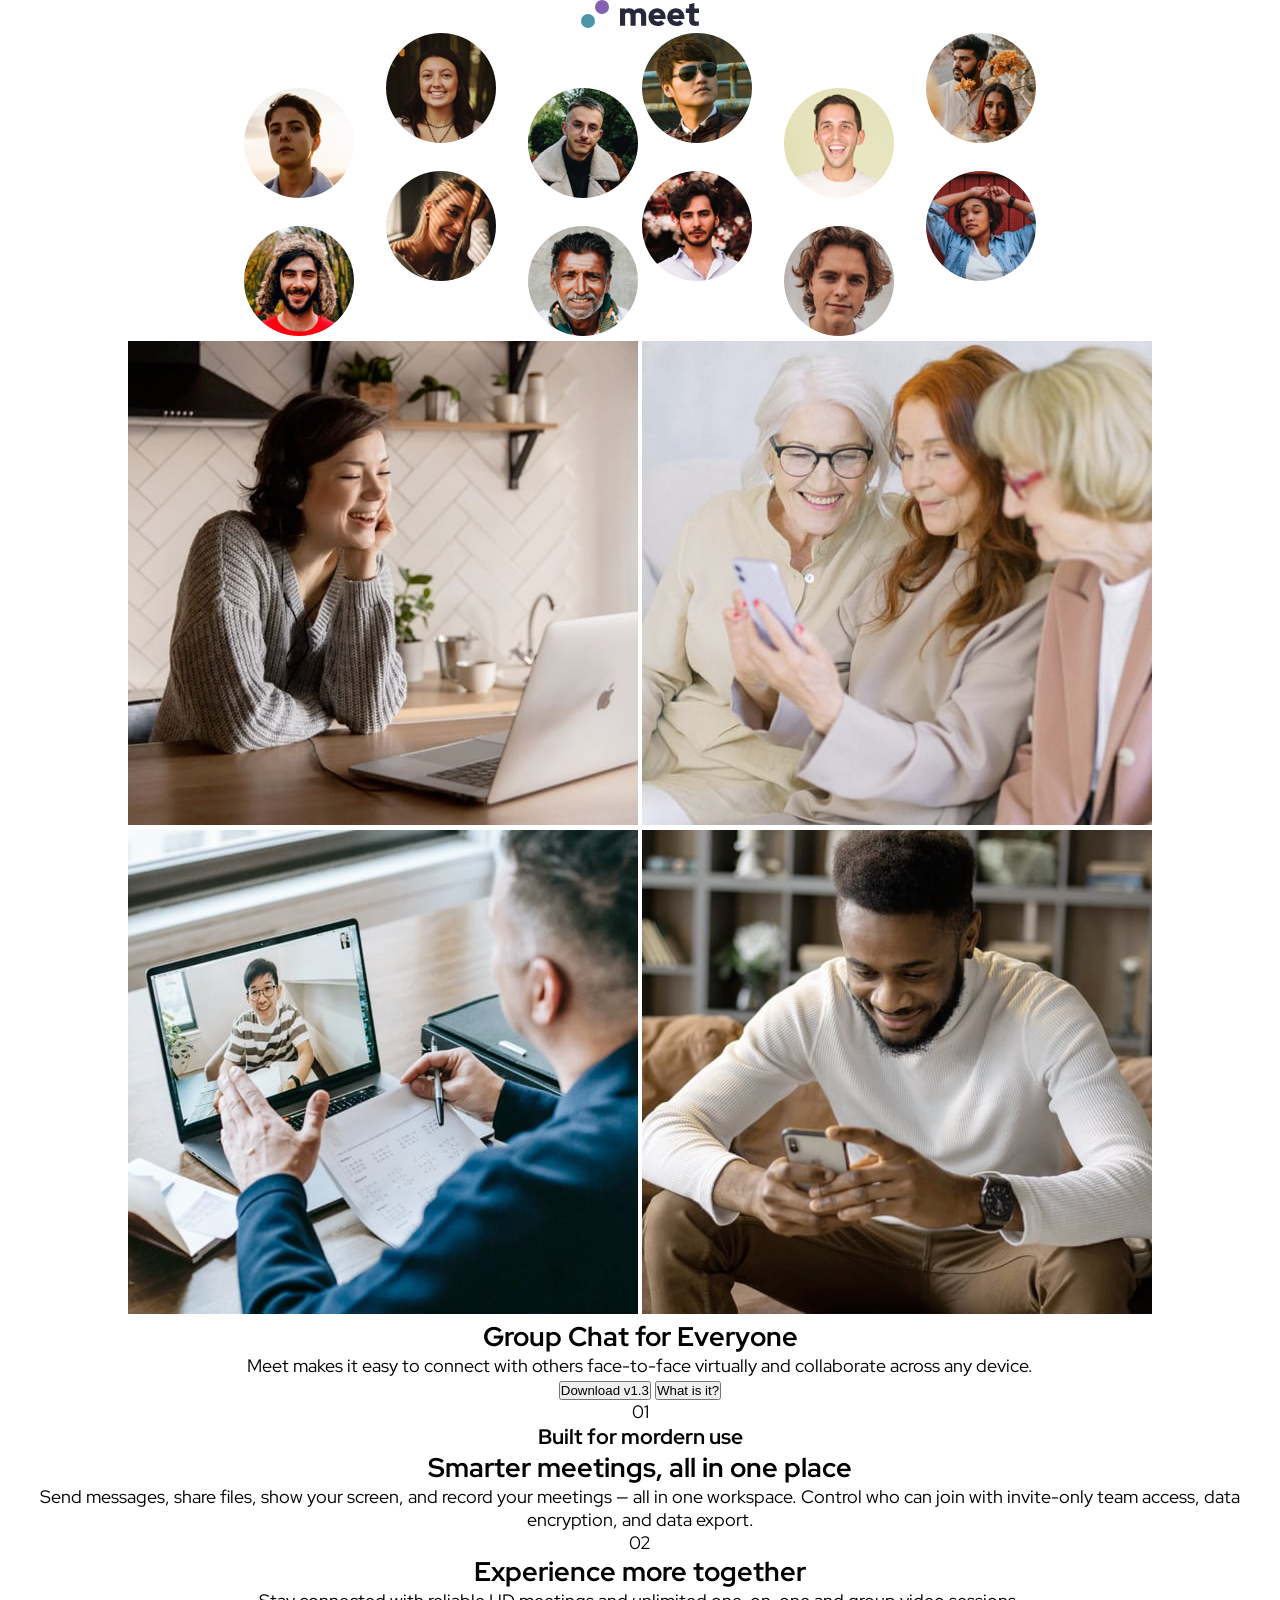
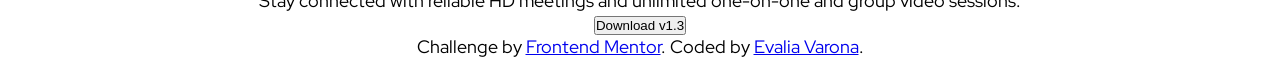
==== source/index.html @ 1f490a9c "Initial commit." ====
<!DOCTYPE html>
<html lang="en">
<head>
  <meta charset="UTF-8">
  <!-- displays site properly based on user's device -->
  <meta name="viewport" content="width=device-width, initial-scale=1.0">
  <!-- favicon -->
  <link rel="icon" type="image/png" sizes="32x32" href="./assets/favicon-32x32.png">
  <!-- typography -->
  <link rel="preconnect" href="https://fonts.googleapis.com">
  <link rel="preconnect" href="https://fonts.gstatic.com" crossorigin>
  <link href="https://fonts.googleapis.com/css2?family=Red+Hat+Display:wght@500;900&display=swap" rel="stylesheet">
  <!-- styles -->
  <link rel="stylesheet" href="styles.css">
  <title>Frontend Mentor | Meet landing page</title>
</head>
<body>
  <header>
    <img src="assets/logo.svg" alt="Meet Logo">
  </header>
  <main>
    <div class="hero-img">
      <img src="assets/desktop/image-hero-left.png" alt="Hero Image Left">
      <img src="assets/desktop/image-hero-right.png" alt="Hero Image Right">
    </div>
    <section class="section-01">
      <div class="section-01-imgs">
        <img src="assets/desktop/image-woman-in-videocall.jpg" alt="">
        <img src="assets/desktop/image-women-videochatting.jpg" alt="">
        <img src="assets/desktop/image-men-in-meeting.jpg" alt="">
        <img src="assets/desktop/image-man-texting.jpg" alt="">
      </div>
      <div class="section-01-txt">
        <h1>Group Chat for Everyone</h1>
        <p>Meet makes it easy to connect with others face-to-face virtually and collaborate across any device.</p>
      </div>
      <div>
        <button>Download v1.3</button>
        <button>What is it?</button>
      </div>
    </section>
    <section class="section-02">
      <div>01</div>
      <div class="section-02-txt">
        <h3>Built for mordern use</h3>
        <h2>Smarter meetings, all in one place</h2>
        <p>Send messages, share files, show your screen, and record your meetings — all in one workspace. Control who can join with invite-only team access, data encryption, and data export.</p>
      </div>
    </section>
    <section class="section-03">
      <div>02</div>
      <div class="section-03-txt">
        <h2>Experience more together</h2>
        <p>Stay connected with reliable HD meetings and unlimited one-on-one and group video sessions.</p>
      </div>
      <button>Download v1.3</button>
    </section>
  </main>
  <footer>
    <p class="attribution">
      Challenge by <a href="https://www.frontendmentor.io?ref=challenge" target="_blank">Frontend Mentor</a>. 
      Coded by <a href="#">Evalia Varona</a>.
    </p>
  </footer>
</body>
</html>
---- source/styles.css ----
/* ------------------------------ Mobile First Design ------------------------------ */

/* -------------------- 
    Variables
---------------------*/
:root {
    /* Primary colors */
    --clr-prim-1: hsl(192, 37%, 48%);
    --clr-prim-2: hsl(268, 34%, 53%);
    --clr-prim-3: hsl(240, 21%, 20%);
    --clr-prim-4: hsl(240, 10%, 57%);

    /* Secondary colors */
    --clr-sec-1: hsl(192, 90%, 77%);
    --clr-sec-2: hsl(268,100%,86%);
    --clr-sec-3: hsl(0, 0%, 98%);

    /* Fonts */
    --main-font: 'Red Hat Display', sans-serif;
}

/* -------------------- 
    Global Styles
---------------------*/
*, ::before, ::after {
    margin: 0;
    padding: 0;
    box-sizing: border-box;
}
body {
    font-family: var(--main-font);
    font-size: 18px;
    text-align: center;
}
/* -------------------- 
    Class Styles
---------------------*/
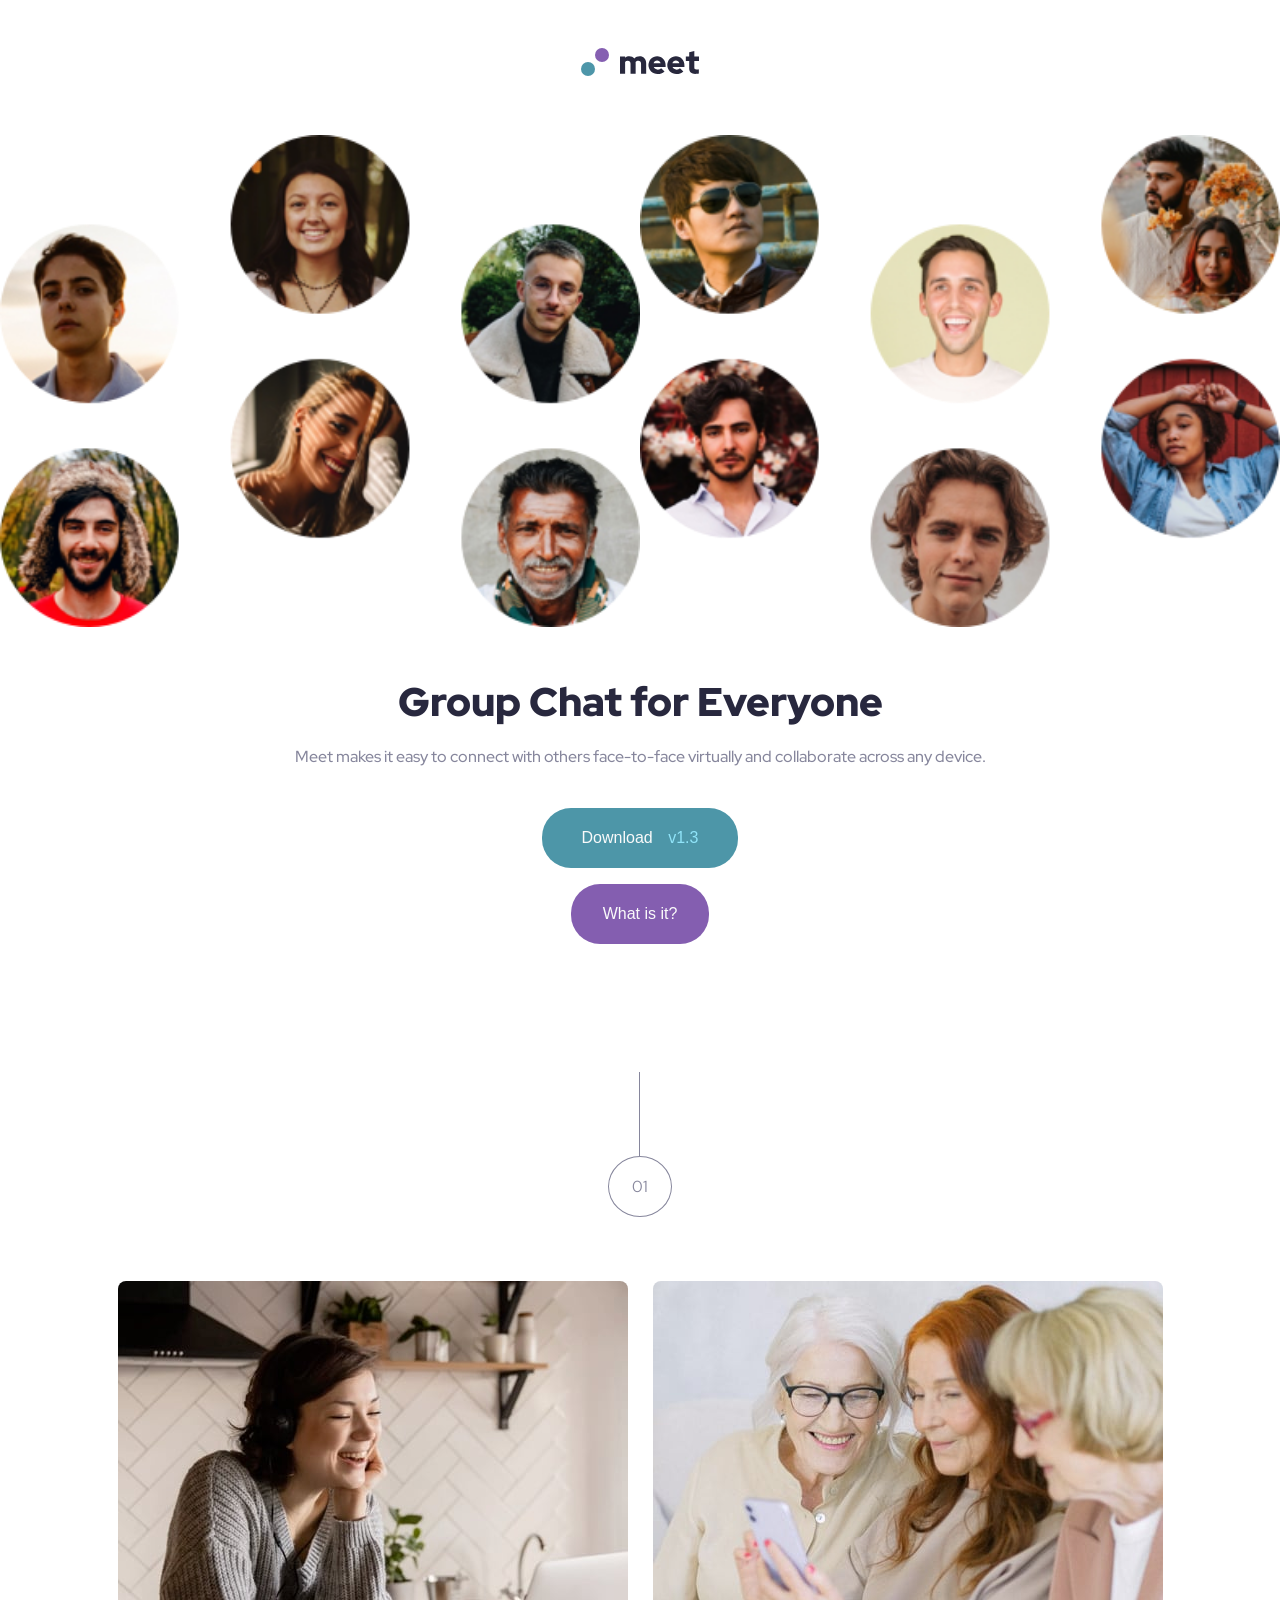
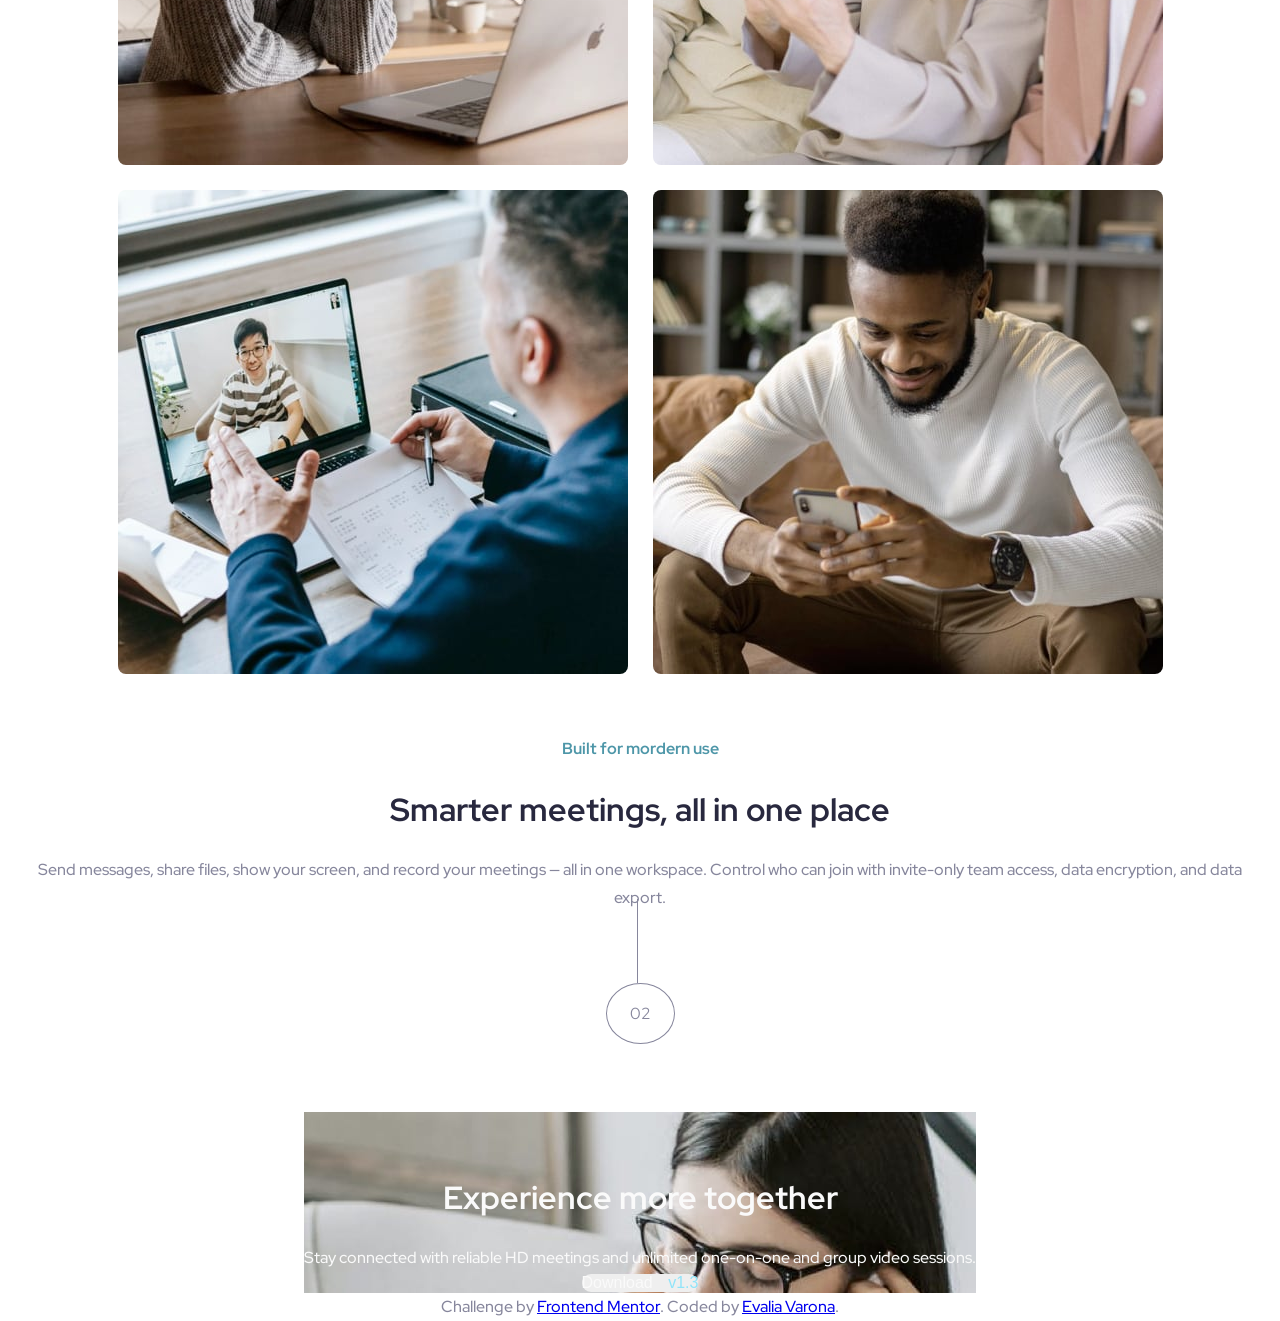
==== commit e0628f8f: "Update HTML and CSS for mobile-first design." ====
--- a/source/index.html
+++ b/source/index.html
@@ -19,28 +19,31 @@
     <img src="assets/logo.svg" alt="Meet Logo">
   </header>
   <main>
-    <div class="hero-img">
-      <img src="assets/desktop/image-hero-left.png" alt="Hero Image Left">
-      <img src="assets/desktop/image-hero-right.png" alt="Hero Image Right">
+    <div class="hero-imgs">
+      <img src="assets/desktop/image-hero-left.png" alt="Hero Image Left" class="hero-img-left">
+      <img src="assets/desktop/image-hero-right.png" alt="Hero Image Right" class="hero-img-right">
     </div>
     <section class="section-01">
-      <div class="section-01-imgs">
-        <img src="assets/desktop/image-woman-in-videocall.jpg" alt="">
-        <img src="assets/desktop/image-women-videochatting.jpg" alt="">
-        <img src="assets/desktop/image-men-in-meeting.jpg" alt="">
-        <img src="assets/desktop/image-man-texting.jpg" alt="">
-      </div>
       <div class="section-01-txt">
         <h1>Group Chat for Everyone</h1>
         <p>Meet makes it easy to connect with others face-to-face virtually and collaborate across any device.</p>
       </div>
-      <div>
-        <button>Download v1.3</button>
+      <div class="buttons">
+        <button>Download <span>v1.3</span></button>
         <button>What is it?</button>
       </div>
     </section>
     <section class="section-02">
-      <div>01</div>
+      <div class="transition-img">
+        <div class="line"></div>
+        <div class="num">01</div>
+      </div>
+      <div class="section-02-imgs">
+        <img class="img-1" src="assets/desktop/image-woman-in-videocall.jpg" alt="">
+        <img class="img-2" src="assets/desktop/image-women-videochatting.jpg" alt="">
+        <img class="img-3" src="assets/desktop/image-men-in-meeting.jpg" alt="">
+        <img class="img-4" src="assets/desktop/image-man-texting.jpg" alt="">
+      </div>
       <div class="section-02-txt">
         <h3>Built for mordern use</h3>
         <h2>Smarter meetings, all in one place</h2>
@@ -48,12 +51,15 @@
       </div>
     </section>
     <section class="section-03">
-      <div>02</div>
+      <div class="float-img">
+        <div class="line"></div>
+        <div class="num">02</div>
+      </div>
       <div class="section-03-txt">
         <h2>Experience more together</h2>
         <p>Stay connected with reliable HD meetings and unlimited one-on-one and group video sessions.</p>
+        <button>Download <span>v1.3</span></button>
       </div>
-      <button>Download v1.3</button>
     </section>
   </main>
   <footer>
--- a/source/styles.css
+++ b/source/styles.css
@@ -29,9 +29,151 @@
 }
 body {
     font-family: var(--main-font);
-    font-size: 18px;
+    font-size: 16px;
     text-align: center;
 }
+header {
+    margin: 48px auto 54px auto;
+}
+h1 {
+    font-weight: 900;
+    font-size: 40px;
+    margin-bottom: 15px;
+    color: var(--clr-prim-3);
+}
+h2 {
+    font-size: 2rem;
+    margin-bottom: 25px;
+    color: var(--clr-prim-3);
+}
+h3 {
+    color: var(--clr-prim-1);
+    font-size: 1rem;
+    margin-bottom: 29px;
+}
+p {
+    font-weight: 500;
+    line-height: 1.75;
+    color: var(--clr-prim-4);
+}
+button {
+    color: var(--clr-sec-3);
+    border: none;
+    border-radius: 29px;
+    font-size: 16px;
+}
+button span {
+    color: var(--clr-sec-1);
+    margin-left: 11px;
+}
+
 /* -------------------- 
     Class Styles
----------------------*/+---------------------*/
+
+/* hero imgs */
+.hero-imgs {
+    display: flex;
+    justify-content: center;
+    align-items: center;
+}
+.hero-imgs img {
+    width: 56%
+}
+
+/* section-01 */
+.section-01 {
+    margin: 48px 24px 64px 24px;
+}
+.section-01-txt {
+    margin-bottom: 37px;
+}
+.buttons {
+    display: flex;
+    flex-direction: column;
+    justify-content: center;
+    align-items: center;
+}
+.buttons button:first-child {
+    background-color: var(--clr-prim-1);
+    margin-bottom: 16px;
+    padding: 21px 40px;
+}
+.buttons button:last-child {
+    background-color: var(--clr-prim-2);
+    padding: 21px 32px;
+}
+
+/* section-02 */
+.section-02 {
+    display: flex;
+    flex-direction: column;
+    justify-content: center;
+    align-items: center;
+    margin-left: 24px;
+    margin-right: 24px;
+}
+.transition-img {
+    margin-top: 64px;
+    margin-bottom: 64px;
+}
+.line {
+    height: 84px;
+    border-left: solid 1px var(--clr-prim-4);
+    margin-left: 31px;
+}
+.num {
+    border: solid 1px var(--clr-prim-4);
+    border-radius: 50%;
+    padding: 19px 23px;
+    color: var(--clr-prim-4);
+}
+.section-02-imgs {
+    display: grid;
+    grid-template-columns: 1fr 1fr;
+    grid-template-rows: 1fr 1fr;
+    column-gap: 25px;
+    row-gap: 25px;
+    grid-template-areas: 
+        "ltop rtop"
+        "lbot rbot";
+    margin-bottom: 64px;
+}
+.section-02-imgs img {
+    width: 100%;
+    border-radius: 8px;
+}
+.img-1 {
+    grid-area: ltop;
+}
+.img-2 {
+    grid-area: rtop;
+}
+.img-3 {
+    grid-area: lbot;
+}
+.img-4 {
+    grid-area: rbot;
+}
+.section-03 {
+    display: flex;
+    flex-direction: column;
+    justify-content: center;
+    align-items: center;
+    margin-left: 24px;
+    margin-right: 24px;
+    position: relative;
+    margin-top: 200px;
+}
+.float-img {
+    position: absolute;
+    bottom: 249px;
+}
+.section-03-txt {
+    padding-top: 64px;
+    background-image: url(assets/mobile/image-footer.jpg);
+}
+.section-03-txt h2,
+.section-03-txt p {
+    color: var(--clr-sec-3);
+}
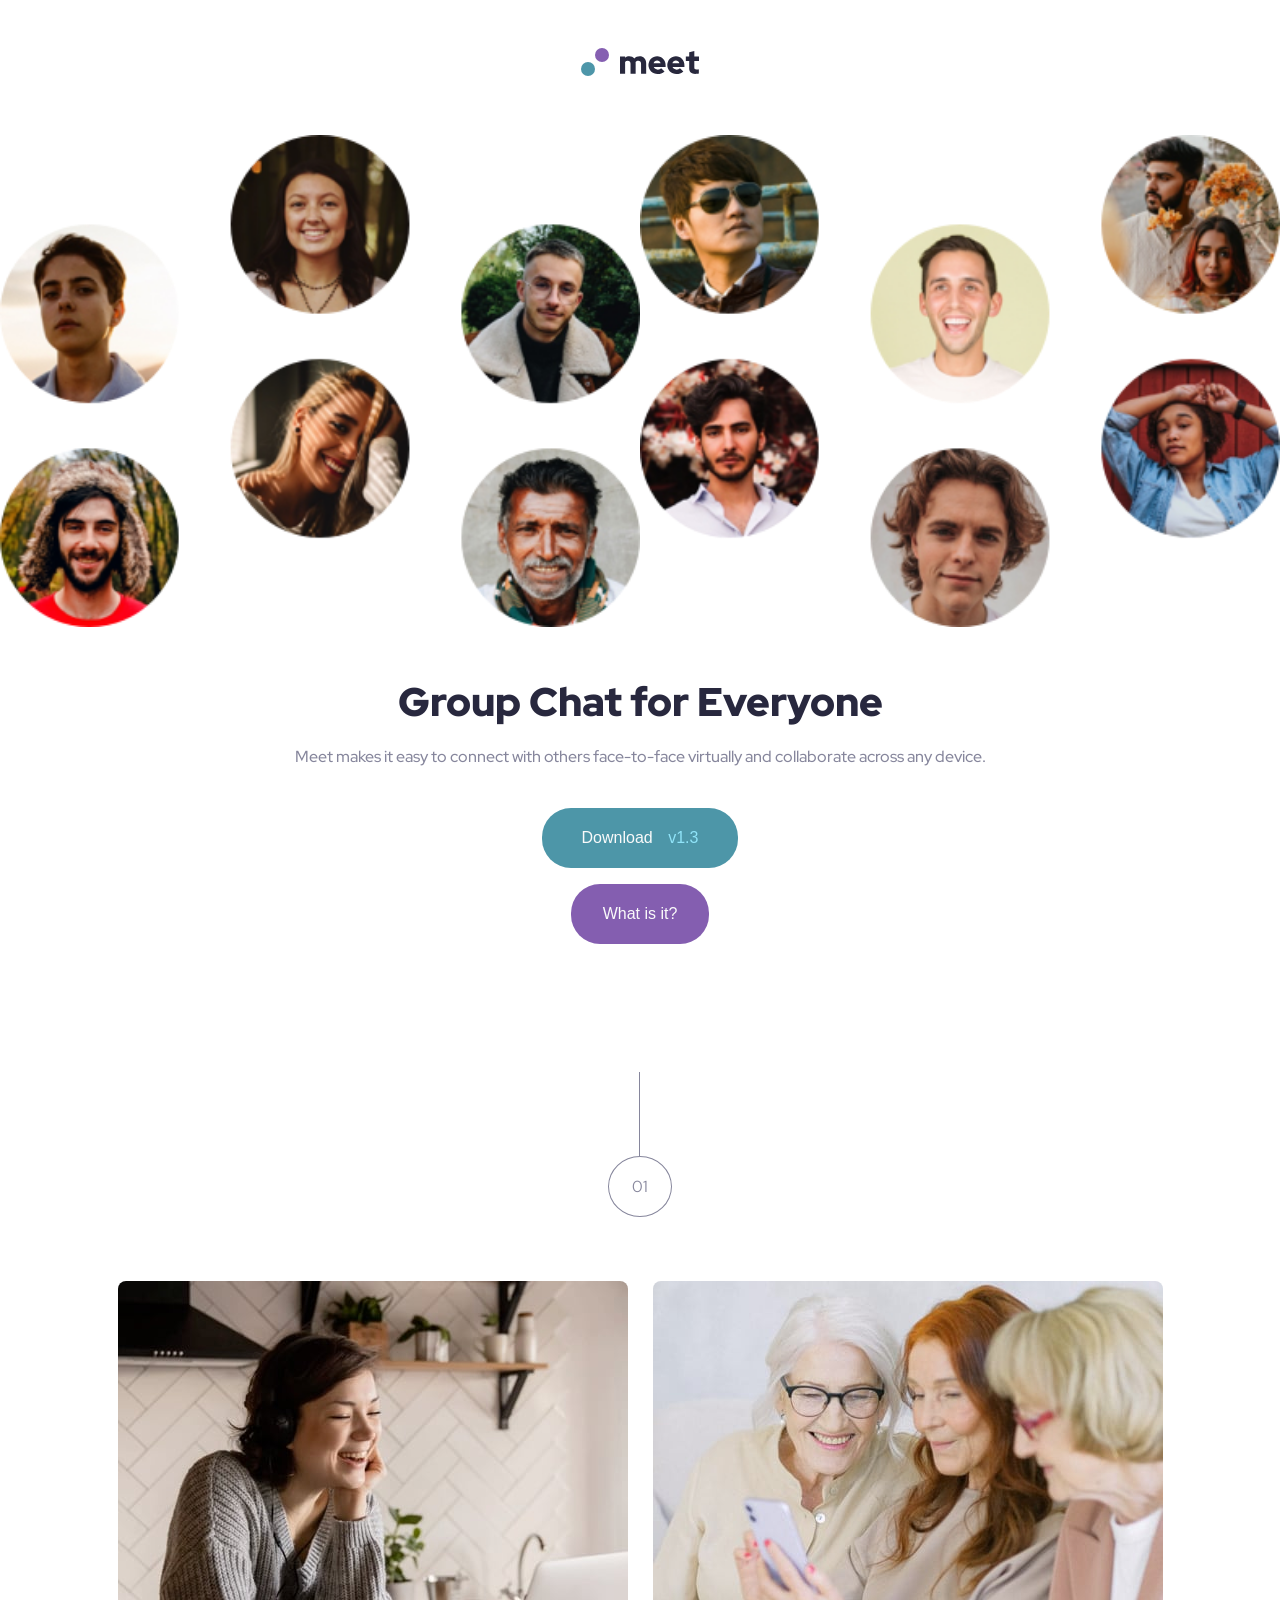
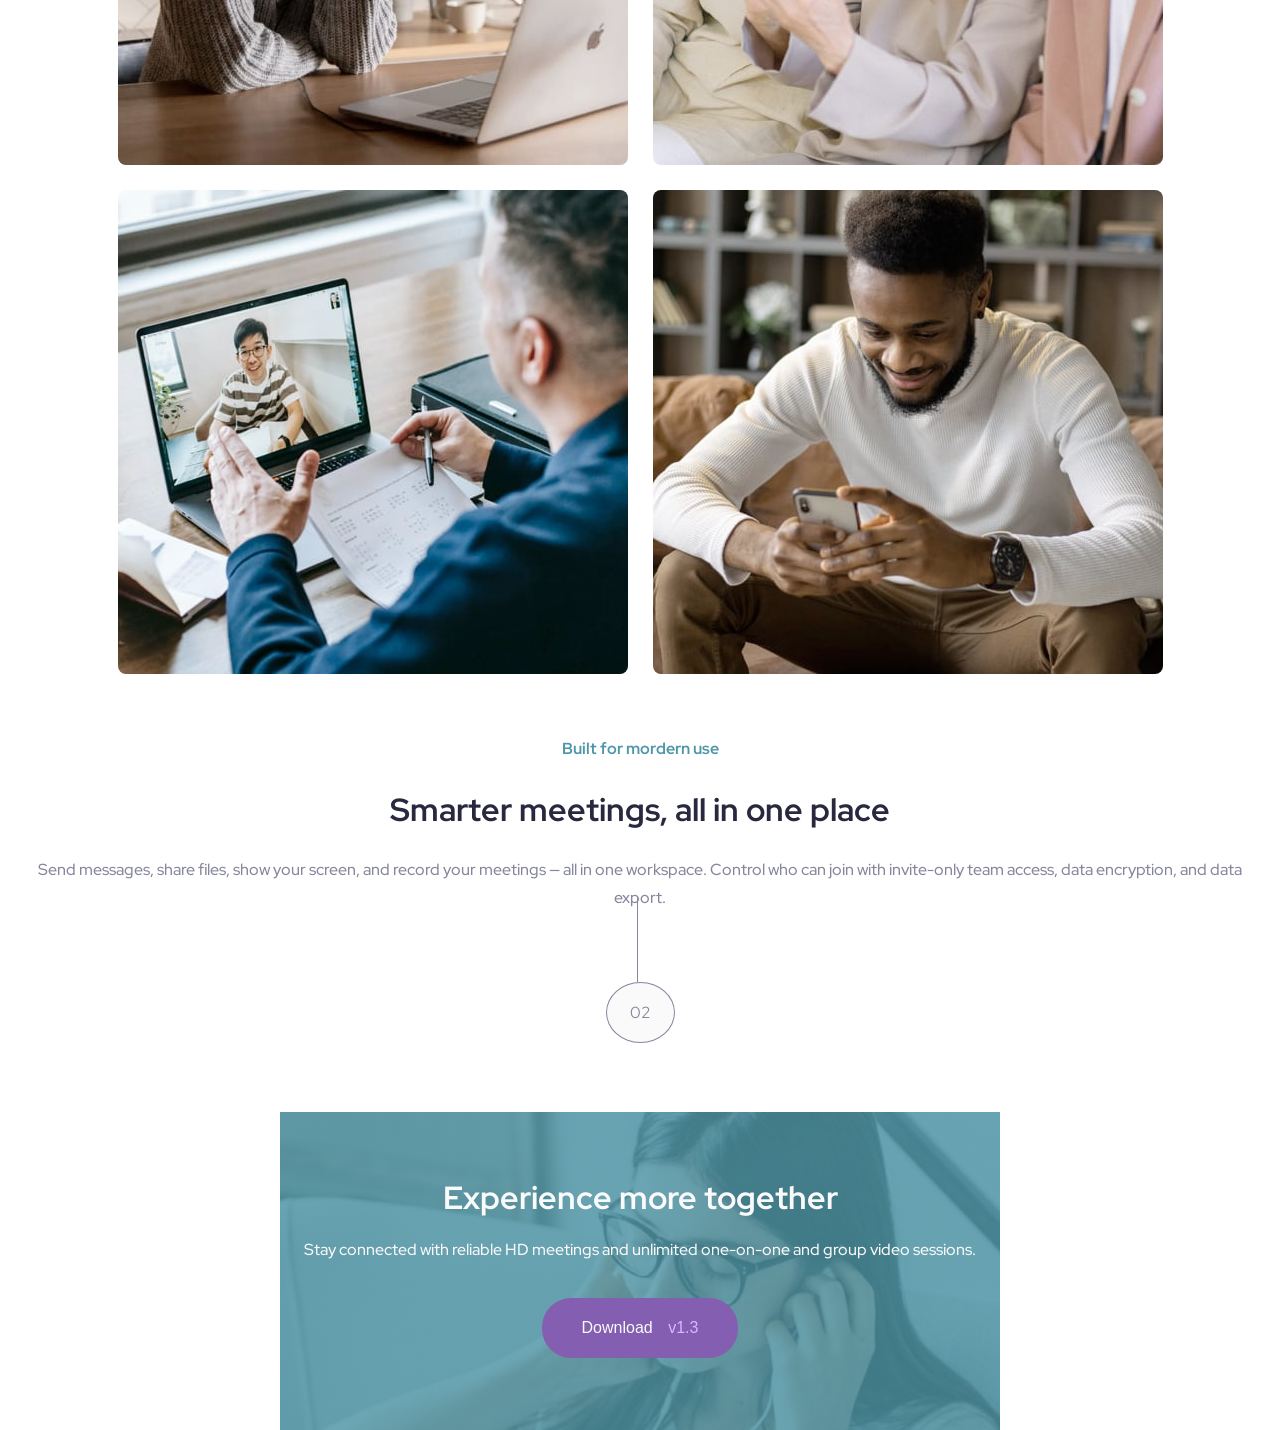
==== commit eadbfa4c: "Implement initial mobile design." ====
--- a/source/index.html
+++ b/source/index.html
@@ -62,11 +62,5 @@
       </div>
     </section>
   </main>
-  <footer>
-    <p class="attribution">
-      Challenge by <a href="https://www.frontendmentor.io?ref=challenge" target="_blank">Frontend Mentor</a>. 
-      Coded by <a href="#">Evalia Varona</a>.
-    </p>
-  </footer>
 </body>
 </html>
--- a/source/styles.css
+++ b/source/styles.css
@@ -160,20 +160,48 @@
     flex-direction: column;
     justify-content: center;
     align-items: center;
-    margin-left: 24px;
-    margin-right: 24px;
     position: relative;
     margin-top: 200px;
 }
 .float-img {
     position: absolute;
-    bottom: 249px;
+    bottom: 387px;
+}
+.float-img .num {
+    background-color: var(--clr-sec-3);
 }
 .section-03-txt {
     padding-top: 64px;
-    background-image: url(assets/mobile/image-footer.jpg);
+    background-image: url(assets/mobile/image-footer.jpg); /* fallback */
+    background-image: linear-gradient(rgba(77, 150, 168, 0.8), rgba(77, 150, 168, 0.8)),
+    url(assets/mobile/image-footer.jpg);
+    background-size: cover;
+    background-repeat: none;
+    padding-left: 24px;
+    padding-right: 24px;
 }
 .section-03-txt h2,
 .section-03-txt p {
     color: var(--clr-sec-3);
+}
+.section-03-txt h2 {
+    margin-bottom: 17px;
+}
+.section-03-txt p {
+    margin-bottom: 34px;
+}
+.section-03-txt button {
+    background-color: var(--clr-prim-2);
+    margin-bottom: 72px;
+    padding: 21px 40px;
+}
+.section-03-txt span {
+    color: var(--clr-sec-2);
+}
+
+/* ------------------------------ Tablet Design ------------------------------ */
+@media screen and (min-width: 700px) {
+    /* -------------------- 
+        Global Styles
+    ---------------------*/
 }
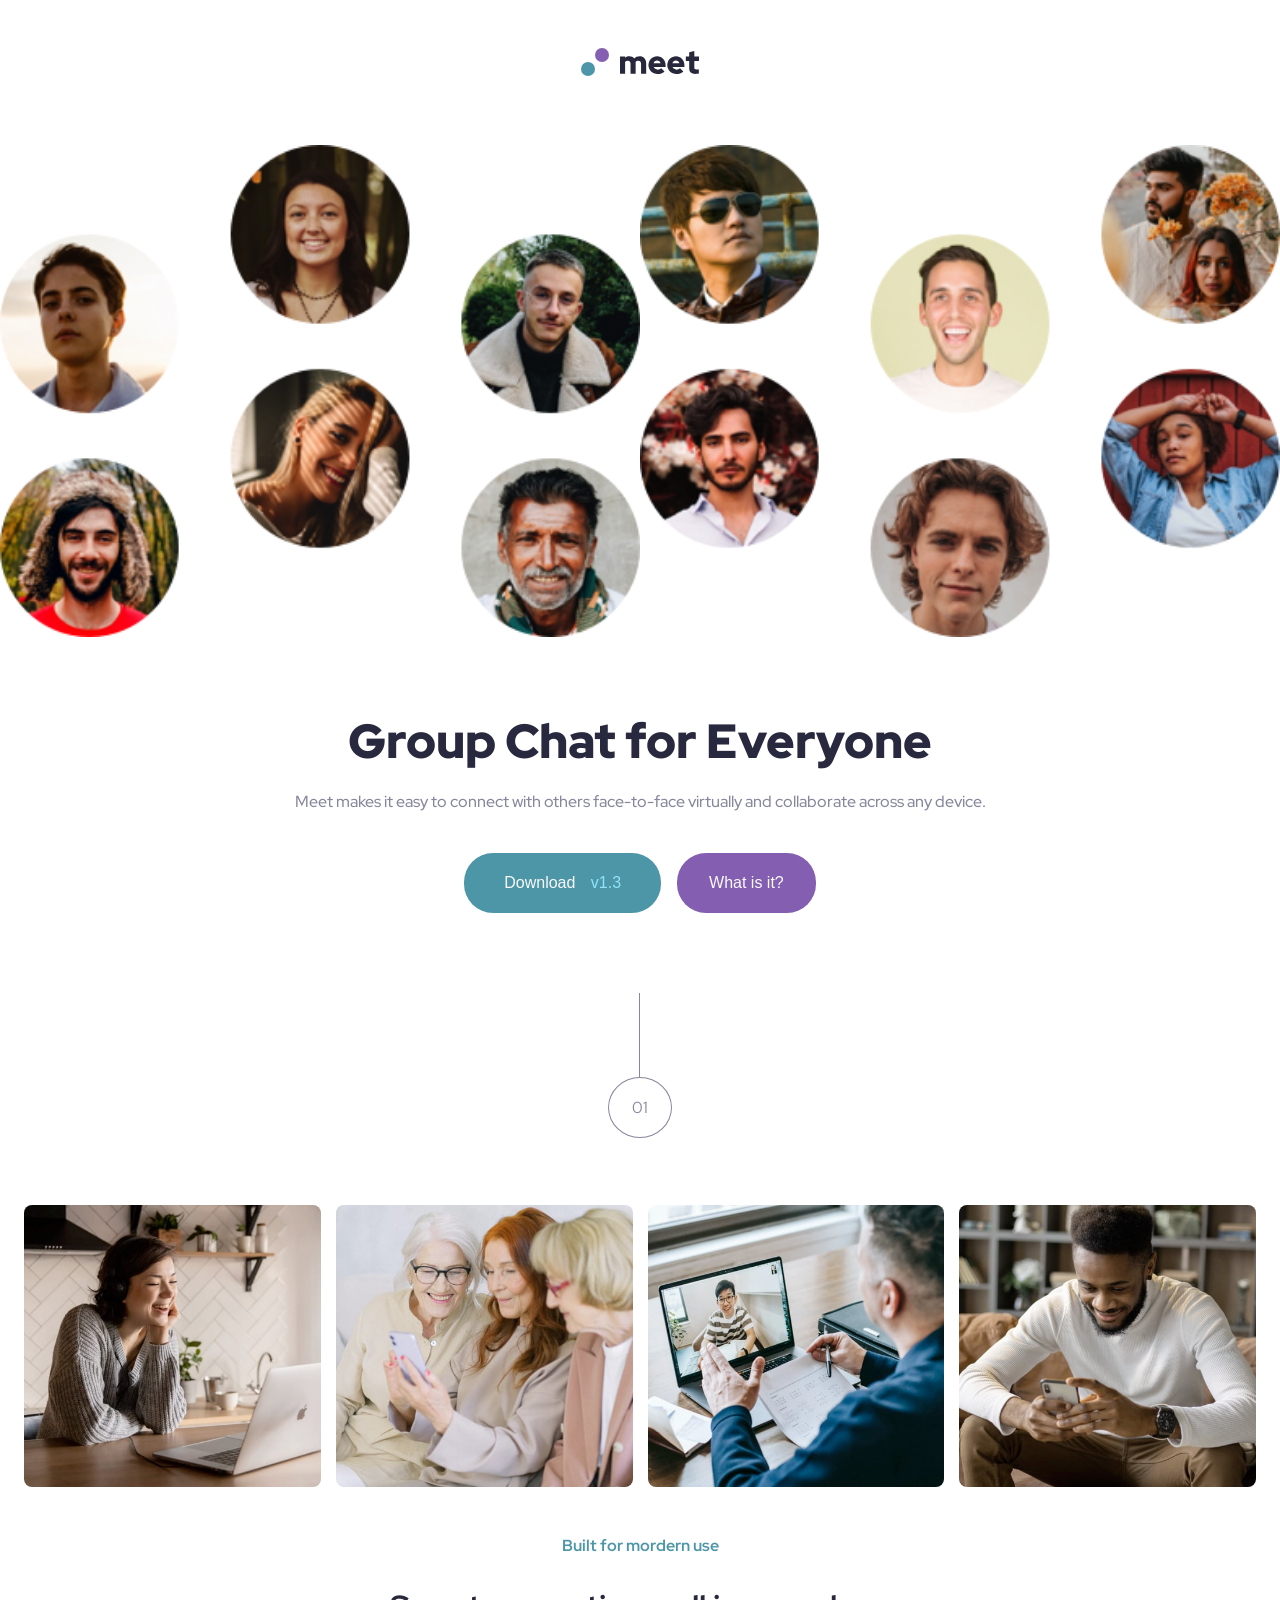
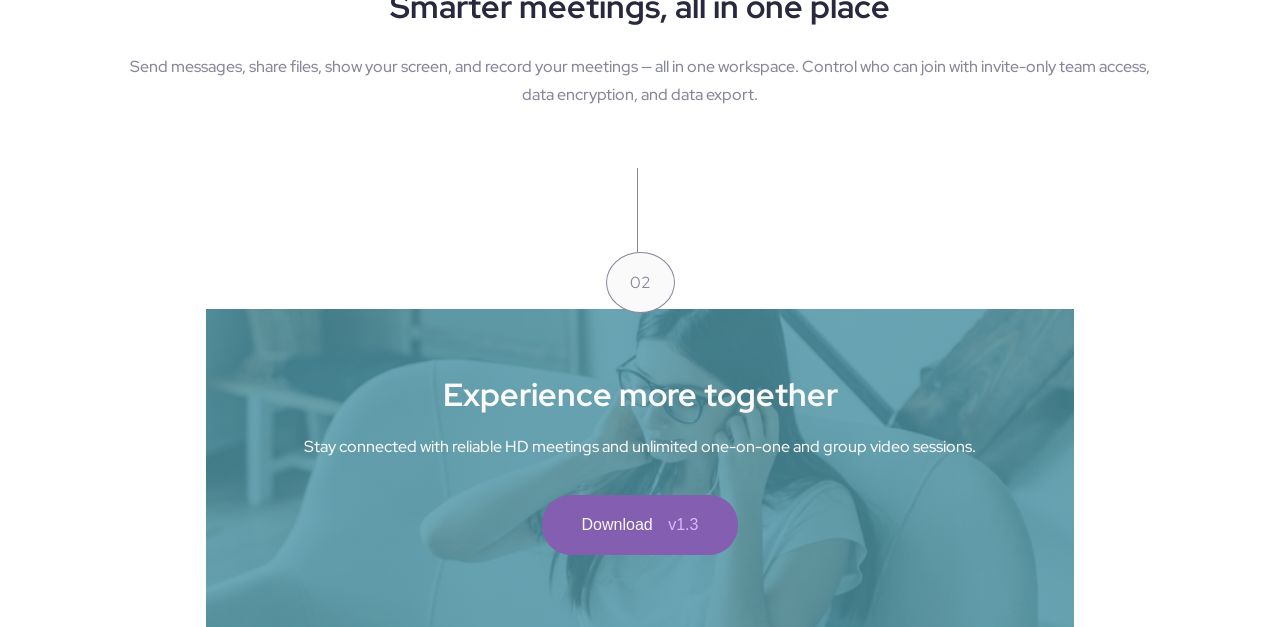
==== commit 4e37250c: "Update HTML and CSS to better suit desktop design." ====
--- a/source/index.html
+++ b/source/index.html
@@ -19,19 +19,21 @@
     <img src="assets/logo.svg" alt="Meet Logo">
   </header>
   <main>
-    <div class="hero-imgs">
+    <div class="hero-imgs mobile-only">
       <img src="assets/desktop/image-hero-left.png" alt="Hero Image Left" class="hero-img-left">
       <img src="assets/desktop/image-hero-right.png" alt="Hero Image Right" class="hero-img-right">
     </div>
     <section class="section-01">
+      <img class="hero-img-left desktop-only"src="asses/desktop/image-hero-left.pn" alt="Hero Image Left">
       <div class="section-01-txt">
         <h1>Group Chat for Everyone</h1>
         <p>Meet makes it easy to connect with others face-to-face virtually and collaborate across any device.</p>
+        <div class="buttons">
+          <button>Download <span>v1.3</span></button>
+          <button>What is it?</button>
+        </div>
       </div>
-      <div class="buttons">
-        <button>Download <span>v1.3</span></button>
-        <button>What is it?</button>
-      </div>
+      <img class="hero-img-right desktop-only"src="asses/desktop/image-hero-left.pn" alt="Hero Image Left">
     </section>
     <section class="section-02">
       <div class="transition-img">
--- a/source/styles.css
+++ b/source/styles.css
@@ -80,19 +80,20 @@
 .hero-imgs img {
     width: 56%
 }
+.desktop-only {
+    display: none;
+}
 
 /* section-01 */
 .section-01 {
     margin: 48px 24px 64px 24px;
 }
-.section-01-txt {
-    margin-bottom: 37px;
-}
 .buttons {
     display: flex;
     flex-direction: column;
     justify-content: center;
     align-items: center;
+    margin-top: 37px;
 }
 .buttons button:first-child {
     background-color: var(--clr-prim-1);
@@ -155,6 +156,7 @@
 .img-4 {
     grid-area: rbot;
 }
+/* section-03 */
 .section-03 {
     display: flex;
     flex-direction: column;
@@ -204,4 +206,60 @@
     /* -------------------- 
         Global Styles
     ---------------------*/
+    header {
+        margin: 48px auto 64px auto;
+    }
+    h1 {
+        font-size: 48px;
+    }
+    /* -------------------- 
+        Class Styles
+    ---------------------*/
+
+    /* section-01 */
+    .section-01 {
+        margin: 72px 155px 80px 155px;
+    }
+    .buttons {
+        flex-direction: row;
+    }
+    .buttons button:first-child {
+        margin-bottom: 0;
+        margin-right: 16px;
+    }
+
+    /* section-02 */
+    .section-02-txt {
+        margin-left: 98px;
+        margin-right: 98px;
+    }
+    .section-02-txt h2 {
+        margin-left: 64px;
+        margin-right: 64px;
+    }
+    .transition-img {
+        margin-top: 0px;
+        margin-bottom: 67px;
+    }
+    .section-02-imgs {
+        display: grid;
+        grid-template-columns: 1fr 1fr 1fr 1fr;
+        grid-template-rows: 1fr;
+        column-gap: 15px;
+        grid-template-areas: 
+            "ltop rtop lbot rbot";
+        margin-bottom: 48px;
+    }
+
+    /* section-03 */
+    .float-img {
+        bottom: 314px;
+    }
+    .section-03-txt {
+        padding-left: 98px;
+        padding-right: 98px;
+        background-image: url(assets/tablet/image-footer.jpg); /* fallback */
+        background-image: linear-gradient(rgba(77, 150, 168, 0.8), rgba(77, 150, 168, 0.8)),
+        url(assets/tablet/image-footer.jpg);
+    }
 }
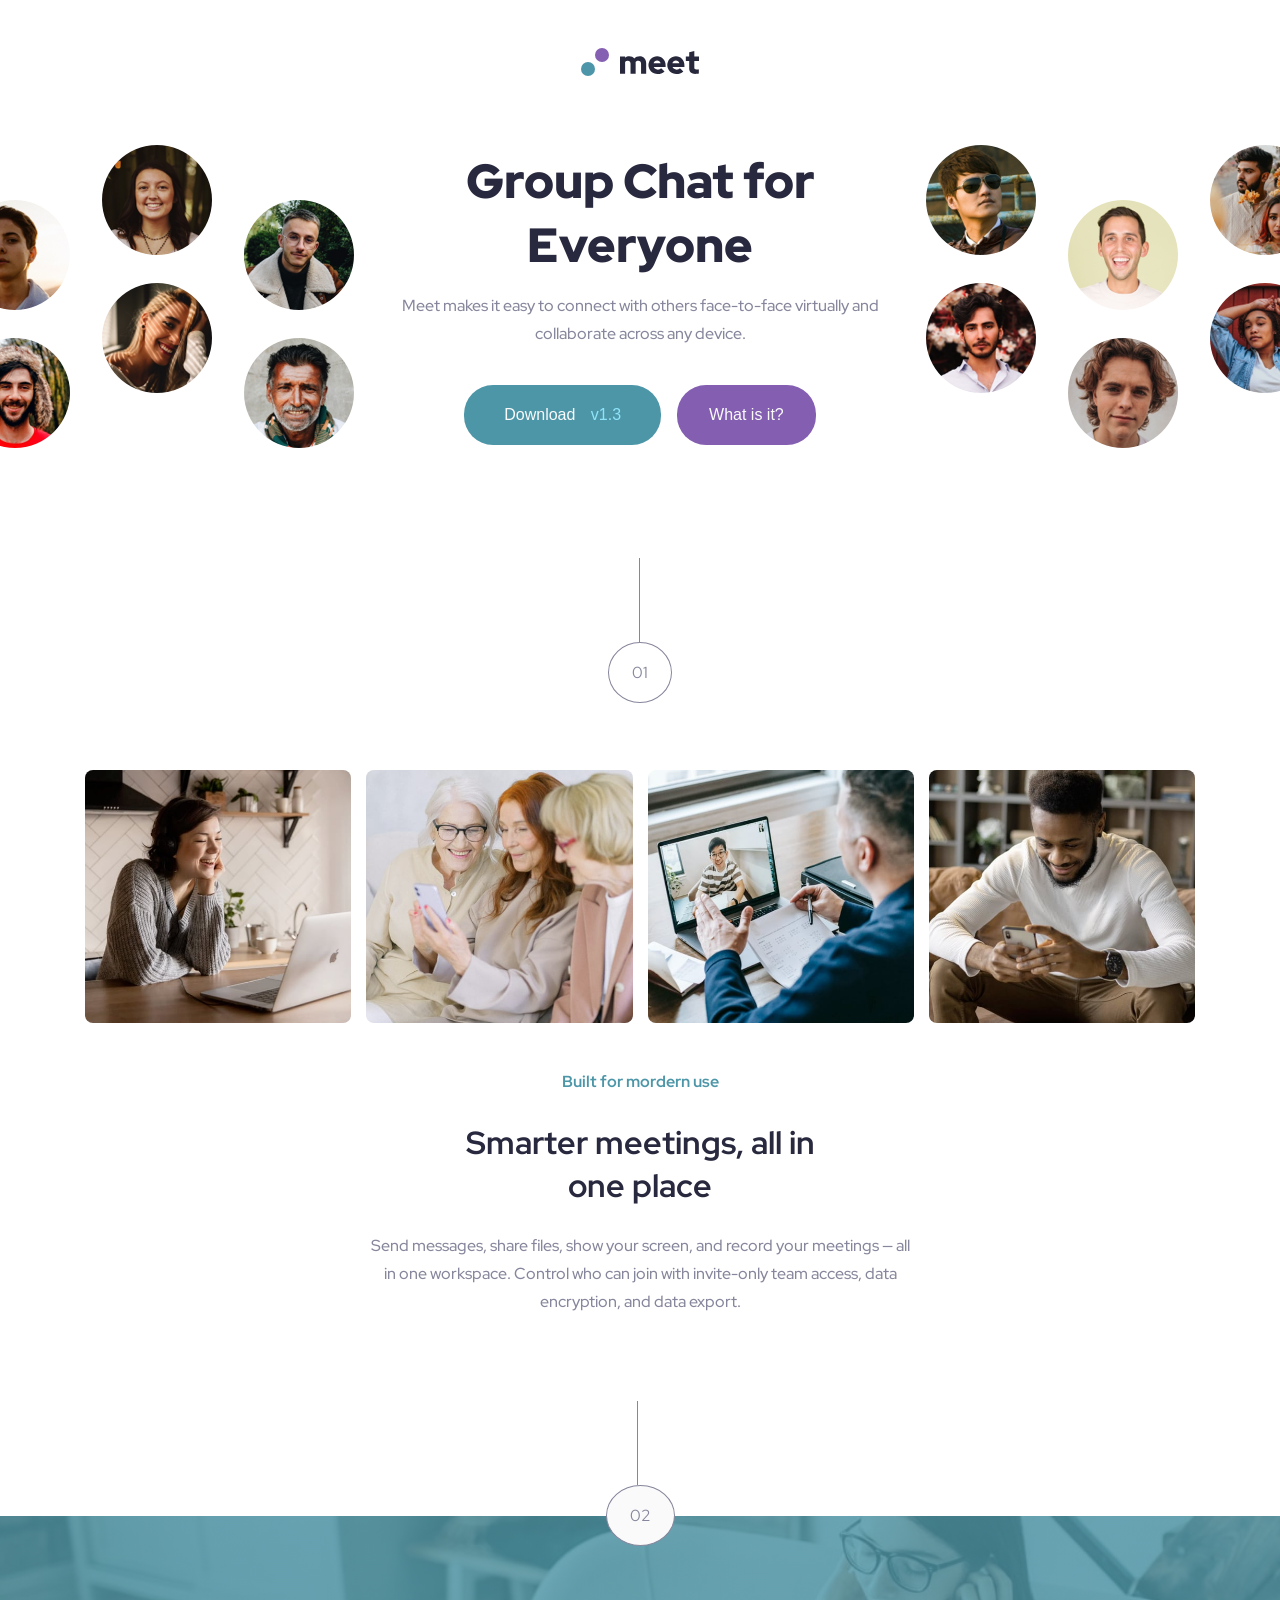
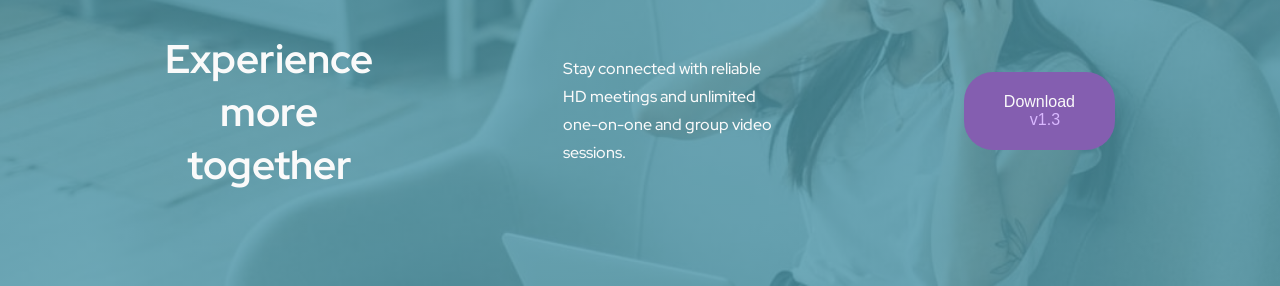
==== commit 796bd546: "Add desktop designs." ====
--- a/source/index.html
+++ b/source/index.html
@@ -24,7 +24,7 @@
       <img src="assets/desktop/image-hero-right.png" alt="Hero Image Right" class="hero-img-right">
     </div>
     <section class="section-01">
-      <img class="hero-img-left desktop-only"src="asses/desktop/image-hero-left.pn" alt="Hero Image Left">
+      <img class="desktop-only hero-img-left" src="assets/desktop/image-hero-left.png" alt="Hero Image Left">
       <div class="section-01-txt">
         <h1>Group Chat for Everyone</h1>
         <p>Meet makes it easy to connect with others face-to-face virtually and collaborate across any device.</p>
@@ -33,7 +33,7 @@
           <button>What is it?</button>
         </div>
       </div>
-      <img class="hero-img-right desktop-only"src="asses/desktop/image-hero-left.pn" alt="Hero Image Left">
+      <img class="desktop-only hero-img-right" src="assets/desktop/image-hero-right.png" alt="Hero Image Right">
     </section>
     <section class="section-02">
       <div class="transition-img">
--- a/source/styles.css
+++ b/source/styles.css
@@ -261,5 +261,155 @@
         background-image: url(assets/tablet/image-footer.jpg); /* fallback */
         background-image: linear-gradient(rgba(77, 150, 168, 0.8), rgba(77, 150, 168, 0.8)),
         url(assets/tablet/image-footer.jpg);
+        width: 100vw;
+    }
+}
+
+/* ------------------------------ Sm Desktop Design ------------------------------ */
+@media screen and (min-width: 1200px) {
+    /* -------------------- 
+        Global Styles
+    ---------------------*/
+    .buttons button:first-child:hover {
+        background-color: var(--clr-sec-1);
+        cursor: pointer;
+    }
+    .buttons button:first-child:hover span {
+        color: var(--clr-prim-1);
+    }
+    .buttons button:last-child:hover {
+        background-color: var(--clr-sec-2);
+        cursor: pointer;
+    }
+    /* -------------------- 
+        Class Styles
+    ---------------------*/
+    .mobile-only {
+        display: none;
+    }
+
+    /* section-01 */
+    .section-01 {
+        display: flex;
+        justify-content: center;
+        align-items: center;
+        margin: 0 0 110px 0;
+    }
+    .desktop-only {
+        display: block;
+    }
+    .hero-img-left {
+        margin-left: -2.5rem;
+    }
+    .section-01-txt {
+        margin: 0 2rem;
+    }
+    .hero-img-right {
+        margin-right: -2.5rem;
+    }
+
+    /* section-02 */
+    .section-02 {
+        max-width: 1110px;
+        margin: auto;
+    }
+    .section-02-txt {
+        max-width: 540px;
+    }
+
+    /* section-03 */
+    .float-img {
+        bottom: 340px;
+    }
+    .section-03-txt {
+        display: flex;
+        justify-content: space-between;
+        align-items: center;
+        padding: 116px 165px 95px 165px;
+        background-image: url(assets/desktop/image-footer.jpg); /* fallback */
+        background-image: linear-gradient(rgba(77, 150, 168, 0.8), 
+            rgba(77, 150, 168, 0.8)), url(assets/desktop/image-footer.jpg);
+    }
+    .section-03-txt h2,
+    .section-03-txt button {
+        margin: 0;
+    } 
+    .section-03-txt h2 {
+        font-size: 40px;
+    }
+    .section-03-txt p {
+        margin: 0 190px;
+        text-align: left;
+    }
+    .section-03-txt button:hover {
+        background-color: var(--clr-sec-2);
+        cursor: pointer;
+    } 
+    .section-03-txt button:hover span {
+        color: var(--clr-prim-2);
+    }
+}
+
+/* ------------------------------ Lg Desktop Design ------------------------------ */
+@media screen and (min-width: 1400px) {
+    /* -------------------- 
+        Global Styles
+    ---------------------*/
+    h1 {
+        font-size: 64px;
+        max-width: 445px;
+        margin-left: auto;
+        margin-right: auto;
+    }
+
+    /* -------------------- 
+        Class Styles
+    ---------------------*/
+
+    /* section-01 */
+    .section-01 {
+        max-width: 1440px;
+        margin-left: auto;
+        margin-right: auto;
+    }
+    .section-01 img {
+        max-width: 450px;
+    }
+    .section-01-txt {
+        max-width: 540px;
+        margin: 0 5.5rem;
+    }
+    .section-01-txt p {
+        font-size: 18px;   
+    }
+
+    /* section-02 */
+    .section-02-txt h2 {
+        font-size: 40px;
+        max-width: 445px;
+        margin-left: auto;
+        margin-right: auto;
+    }
+
+    /* section-03 */
+    .float-img {
+        bottom: 285px;
+    }
+    .section-03 {
+        max-width: 1440px;
+        margin-left: auto;
+        margin-right: auto;
+    }
+    .section-03-txt h2 {
+        max-width: 350px;
+        text-align: left;
+    }
+    .section-03-txt p {
+        max-width: 350px;
+        margin:0;
+    }
+    .section-03-txt button {
+        max-width: 193px;
+        display: flex;
     }
 }
